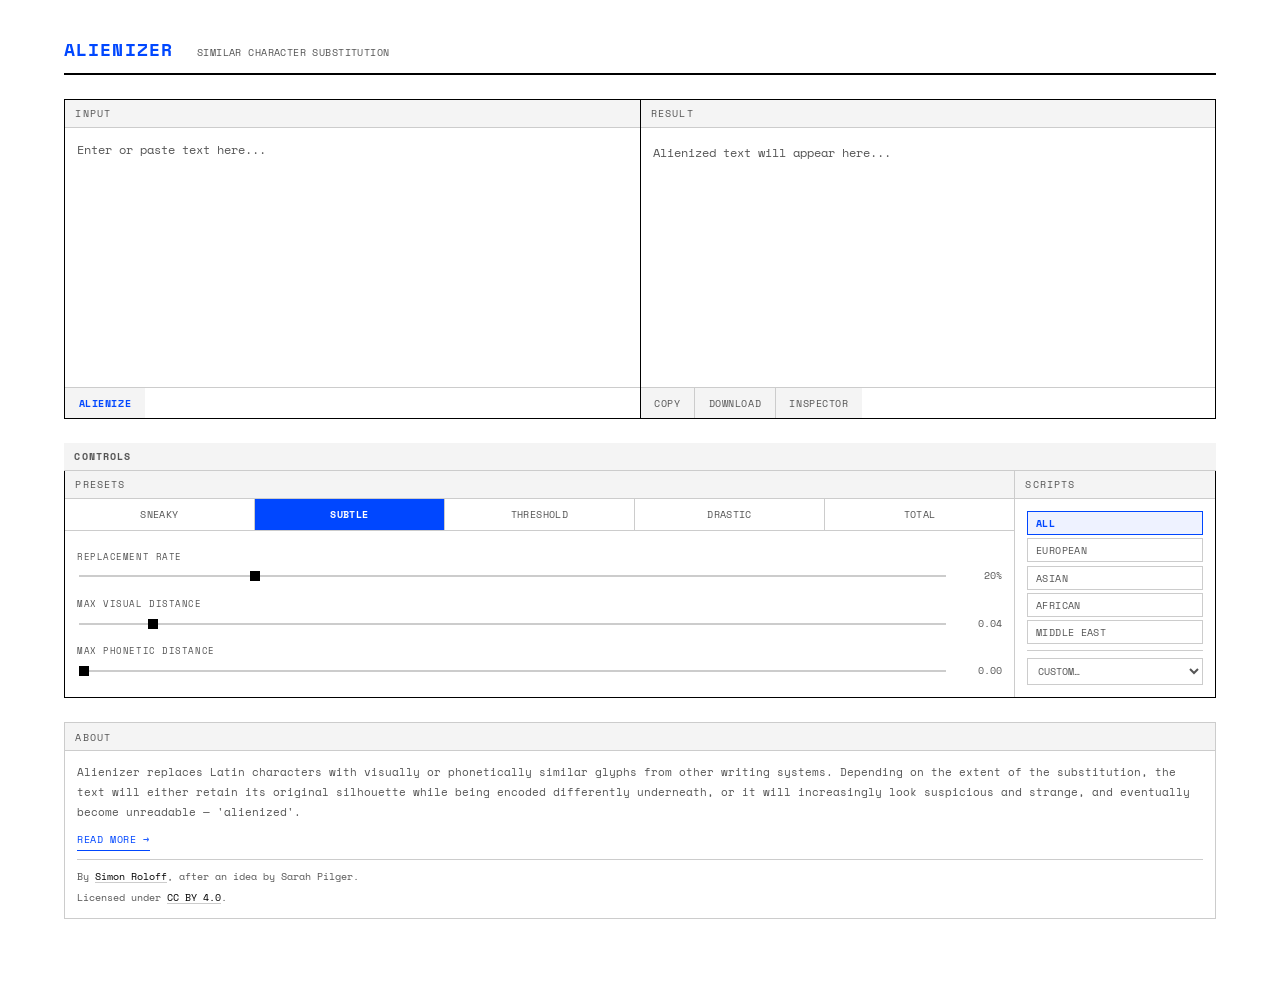
==== docs/index.html @ 032bdc25 "Added Extension for Chrome" ====
<!DOCTYPE html>
<html lang="en">
<head>
  <meta charset="UTF-8">
  <meta name="viewport" content="width=device-width, initial-scale=1.0">
  <title>Alienizer</title>

  <link rel="preconnect" href="https://fonts.googleapis.com">
  <link rel="preconnect" href="https://fonts.gstatic.com" crossorigin>
  <link href="https://fonts.googleapis.com/css2?family=Space+Mono:wght@400;700&family=Noto+Sans:wght@400;600;700&family=Noto+Sans+Armenian&family=Noto+Sans+Bengali&family=Noto+Sans+Coptic&family=Noto+Sans+Devanagari&family=Noto+Sans+Ethiopic&family=Noto+Sans+Georgian&family=Noto+Sans+Glagolitic&family=Noto+Sans+Gothic&family=Noto+Sans+Hebrew&family=Noto+Sans+Javanese&family=Noto+Sans+Kannada&family=Noto+Sans+Khmer&family=Noto+Sans+Lao&family=Noto+Sans+Lisu&family=Noto+Sans+Malayalam&family=Noto+Sans+Math&family=Noto+Sans+Myanmar&family=Noto+Sans+NKo&family=Noto+Sans+Old+Italic&family=Noto+Sans+Osmanya&family=Noto+Sans+Runic&family=Noto+Sans+Sinhala&family=Noto+Sans+Syriac&family=Noto+Sans+Tamil&family=Noto+Sans+Telugu&family=Noto+Sans+Thaana&family=Noto+Sans+Thai&family=Noto+Sans+Tibetan&family=Noto+Sans+Tifinagh&family=Noto+Sans+Vai&display=swap" rel="stylesheet">

  <link rel="stylesheet" href="style.css">
</head>
<body>

  <main>
    <header>
      <h1>Alienizer</h1>
      <p class="subtitle">Similar Character Substitution</p>
    </header>

    <!-- Input / Output -->
    <div class="io-columns">
      <div class="io-col">
        <div class="section-label">Input</div>
        <textarea id="input-text" placeholder="Enter or paste text here..."></textarea>
        <div class="input-actions">
          <button id="btn-alienize" class="btn-primary">Alienize</button>
        </div>
      </div>
      <div class="io-col">
        <div class="section-label">Result</div>
        <div id="output-text" class="output-area"></div>
        <div class="output-actions">
          <button id="btn-copy" class="btn-secondary">Copy</button>
          <button id="btn-download" class="btn-secondary">Download</button>
          <button id="btn-inspector-toggle" class="btn-secondary">Inspector</button>
        </div>
      </div>
    </div>

    <input type="hidden" id="seed-input" value="">

    <!-- Controls -->
    <section class="section">
      <div class="section-label" style="font-weight:700;">Controls</div>
      <div class="controls-section-inner">

        <!-- Sliders + Scripts -->
        <div class="controls-row">

          <!-- Left: Presets + Sliders -->
          <div class="controls-sliders">
            <div class="section-label preset-label">Presets</div>
            <div class="preset-row" id="preset-buttons"></div>
            <div class="sliders-inner">
              <div class="control-group">
                <label class="control-label" for="slider-rate">Replacement Rate</label>
                <div class="slider-row">
                  <input type="range" id="slider-rate" min="0" max="100" value="80" step="1">
                  <span class="slider-value" id="val-rate">80%</span>
                </div>
              </div>
              <div class="control-group">
                <label class="control-label" for="slider-visual">Max Visual Distance</label>
                <div class="slider-row">
                  <input type="range" id="slider-visual" min="0" max="50" value="15" step="1">
                  <span class="slider-value" id="val-visual">0.15</span>
                </div>
              </div>
              <div class="control-group">
                <label class="control-label" for="slider-phonetic">Max Phonetic Distance</label>
                <div class="slider-row">
                  <input type="range" id="slider-phonetic" min="0" max="70" value="45" step="1">
                  <span class="slider-value" id="val-phonetic">0.45</span>
                </div>
              </div>
            </div>
          </div>

          <!-- Right: Scripts -->
          <div class="controls-scripts">
            <div class="section-label">Scripts</div>
            <div class="scripts-inner">
              <div class="script-options" id="script-group-options">
                <button class="script-option active" data-value="all">All</button>
                <button class="script-option" data-value="european">European</button>
                <button class="script-option" data-value="asian">Asian</button>
                <button class="script-option" data-value="african">African</button>
                <button class="script-option" data-value="mideast">Middle East</button>
              </div>
              <div class="script-custom-wrapper">
                <select id="script-custom-select">
                  <option value="" disabled selected>Custom…</option>
                  <option value="custom">Select scripts</option>
                </select>
              </div>
              <div id="script-checkboxes" class="script-checkboxes hidden"></div>
            </div>
          </div>

        </div>

      </div>
    </section>

    <!-- Stats -->
    <section class="section" id="stats-section" style="display:none;">
      <div class="section-label">Statistics</div>
      <div id="stats-content"></div>
    </section>

    <!-- About -->
    <section class="about-section">
      <div class="section-label">About</div>
      <div class="about-content">
        <p>Alienizer replaces Latin characters with visually or phonetically similar glyphs from other writing systems. Depending on the extent of the substitution, the text will either retain its original silhouette while being encoded differently underneath, or it will increasingly look suspicious and strange, and eventually become unreadable — 'alienized'. </p>
        <p><a href="about.html" class="about-more-link">Read more →</a></p>
        <div class="about-meta">By <a href="https://roloffsimon.com" target="_blank" rel="noopener">Simon Roloff</a>, after an idea by Sarah Pilger.</div>
        <div class="about-license">Licensed under <a href="https://creativecommons.org/licenses/by/4.0/" target="_blank" rel="noopener">CC BY 4.0</a>.</div>
      </div>
    </section>

    <!-- Inspector tooltip -->
    <div id="inspector-tooltip" class="inspector-tooltip hidden"></div>
  </main>

  <!-- Loading overlay -->
  <div id="loading-overlay" class="loading-overlay hidden">
    <div class="loading-spinner"></div>
    <p>Loading tables…</p>
  </div>

  <script src="data/visual_table.js?v=4"></script>
  <script src="data/phonetic_table.js?v=4"></script>
  <script src="engine.js?v=4"></script>
  <script src="app.js?v=4"></script>
</body>
</html>
---- docs/style.css ----
/* ============================================================
   ALIENIZER — Signal Design
   Brutalist / monospace. White + Black + Electric Blue.
   Mobile-first: 375px → 1440px
   ============================================================ */

:root {
  --bg: #ffffff;
  --fg: #000000;
  --fg-muted: #555555;
  --border: #000000;
  --border-light: #cccccc;
  --accent: #0047ff;
  --accent-bg: #eef2ff;
  --surface: #ffffff;
  --surface-alt: #f4f4f4;
  --font-mono: 'Space Mono', monospace;
  --font-noto: 'Noto Sans', 'Noto Sans Armenian', 'Noto Sans Bengali',
    'Noto Sans Coptic', 'Noto Sans Devanagari', 'Noto Sans Ethiopic',
    'Noto Sans Georgian', 'Noto Sans Glagolitic', 'Noto Sans Gothic',
    'Noto Sans Hebrew', 'Noto Sans Javanese', 'Noto Sans Kannada',
    'Noto Sans Khmer', 'Noto Sans Lao', 'Noto Sans Lisu',
    'Noto Sans Malayalam', 'Noto Sans Math', 'Noto Sans Myanmar',
    'Noto Sans NKo', 'Noto Sans Old Italic', 'Noto Sans Osmanya',
    'Noto Sans Runic', 'Noto Sans Sinhala', 'Noto Sans Syriac',
    'Noto Sans Tamil', 'Noto Sans Telugu', 'Noto Sans Thaana',
    'Noto Sans Thai', 'Noto Sans Tibetan', 'Noto Sans Tifinagh',
    'Noto Sans Vai', sans-serif;
}

*, *::before, *::after { box-sizing: border-box; }

body {
  margin: 0;
  background: var(--bg);
  color: var(--fg);
  font-family: var(--font-mono);
  font-size: 12px;
  line-height: 1.5;
}

/* ---- Main ---- */

main {
  margin: 0 auto;
  padding: 1.5rem 1rem 3rem;
}

/* ---- Header ---- */

header {
  margin-bottom: 1.5rem;
  padding-bottom: 0.75rem;
  border-bottom: 2px solid var(--fg);
  display: flex;
  flex-direction: column;
  gap: 0.15rem;
}

header h1 {
  margin: 0;
  font-family: var(--font-mono);
  font-weight: 700;
  font-size: 1.1rem;
  letter-spacing: 0.06em;
  text-transform: uppercase;
  color: var(--accent);
  line-height: 1;
}

.subtitle {
  margin: 0;
  font-family: var(--font-mono);
  font-size: 0.65rem;
  color: var(--fg-muted);
  letter-spacing: 0.04em;
  text-transform: uppercase;
}

/* ---- Sections ---- */

.section { margin-bottom: 1.5rem; }

.section-label {
  font-family: var(--font-mono);
  font-size: 0.6rem;
  letter-spacing: 0.12em;
  text-transform: uppercase;
  color: var(--fg-muted);
  padding: 0.4rem 0.65rem;
  border-bottom: 1px solid var(--border-light);
  background: var(--surface-alt);
}

/* ---- I/O columns ---- */

.io-columns {
  display: flex;
  flex-direction: column;
  border: 1px solid var(--fg);
  margin-bottom: 1.5rem;
}

.io-col { flex: 1; min-width: 0; }
.io-col + .io-col { border-top: 1px solid var(--fg); }

.io-col .section-label {
  border-bottom: 1px solid var(--border-light);
}

/* ---- Textarea ---- */

textarea {
  width: 100%;
  height: 160px;
  padding: 0.75rem;
  border: none;
  border-bottom: 1px solid var(--border-light);
  background: var(--surface);
  font-family: var(--font-noto);
  font-size: 0.9rem;
  line-height: 1.65;
  color: var(--fg);
  resize: none;
  display: block;
}

textarea:focus { outline: none; background: #fafff4; }
textarea::placeholder { color: var(--fg-muted); font-family: var(--font-mono); font-size: 0.75rem; }

/* ---- Output area ---- */

.output-area {
  height: 160px;
  padding: 0.75rem;
  border-bottom: 1px solid var(--border-light);
  background: var(--surface);
  font-family: var(--font-noto);
  font-size: 0.9rem;
  line-height: 1.65;
  overflow-y: auto;
  color: var(--fg);
  white-space: pre-wrap;
  word-break: break-word;
  user-select: all;
  cursor: text;
  display: block;
}

.output-area:empty::before {
  content: "Alienized text will appear here...";
  color: var(--fg-muted);
  font-family: var(--font-mono);
  font-size: 0.75rem;
}

.output-area .char-span {
  cursor: pointer;
  position: relative;
  border-radius: 0;
  transition: background 0.08s;
}

.output-area .char-span.replaced:hover {
  background: var(--accent-bg);
}

/* ---- Action bars ---- */

.input-actions,
.output-actions {
  display: flex;
  gap: 0;
}

/* ---- Buttons ---- */

.btn-primary,
.btn-secondary {
  padding: 0.5rem 0.85rem;
  border: none;
  border-right: 1px solid var(--border-light);
  background: var(--surface-alt);
  font-family: var(--font-mono);
  font-size: 0.6rem;
  letter-spacing: 0.06em;
  text-transform: uppercase;
  color: var(--fg-muted);
  cursor: pointer;
  transition: none;
  border-radius: 0;
}

.btn-primary:last-child,
.btn-secondary:last-child { border-right: none; }

.btn-primary:hover,
.btn-secondary:hover { background: var(--fg); color: var(--bg); }

.btn-primary {
  color: var(--accent);
  font-weight: 700;
}

.btn-primary:hover { background: var(--accent); color: var(--bg); }

.btn-primary:disabled {
  opacity: 0.4;
  cursor: default;
  background: var(--surface-alt);
  color: var(--fg-muted);
}

.btn-secondary.active {
  background: var(--fg);
  color: var(--bg);
}

/* ---- Controls section ---- */

.section > .section-label {
  margin-bottom: 0;
}

.controls-section-inner {
  border: 1px solid var(--fg);
  border-top: none;
}

/* ---- Presets ---- */

.preset-row {
  display: flex;
  border-bottom: 1px solid var(--border-light);
}

.preset-btn {
  flex: 1;
  padding: 0.5rem 0.25rem;
  border: none;
  border-right: 1px solid var(--border-light);
  background: var(--surface);
  font-family: var(--font-mono);
  font-size: 0.62rem;
  letter-spacing: 0.04em;
  text-transform: uppercase;
  font-weight: 400;
  cursor: pointer;
  color: var(--fg-muted);
  text-align: center;
  transition: none;
  border-radius: 0;
}

.preset-btn:last-child { border-right: none; }
.preset-btn:hover { background: var(--surface-alt); color: var(--fg); }
.preset-btn.active { background: var(--accent); color: #fff; font-weight: 700; }

/* ---- Controls inner layout ---- */

.controls-row {
  display: flex;
  flex-direction: column;
  align-items: stretch;
}

.controls-sliders {
  flex: 1;
  padding: 0;
  border-bottom: 1px solid var(--border-light);
  display: flex;
  flex-direction: column;
}

.sliders-inner {
  flex: 1;
  padding: 0.75rem;
  display: flex;
  flex-direction: column;
  gap: 0.5rem;
}

/* ---- Control groups & sliders ---- */

.control-group {
  flex: 1;
  display: flex;
  flex-direction: column;
  justify-content: center;
  margin-bottom: 0;
}

.controls-scripts {
  padding: 0;
}

.scripts-inner {
  padding: 0.75rem;
}

.control-label {
  display: flex;
  justify-content: space-between;
  font-family: var(--font-mono);
  font-size: 0.58rem;
  color: var(--fg-muted);
  margin-bottom: 0.3rem;
  letter-spacing: 0.06em;
  text-transform: uppercase;
}

.hint { font-size: 0.55rem; text-transform: none; letter-spacing: 0; }

.slider-row { display: flex; align-items: center; gap: 0.6rem; }

input[type="range"] {
  flex: 1;
  height: 2px;
  -webkit-appearance: none;
  appearance: none;
  background: var(--border-light);
  border-radius: 0;
  outline: none;
}

input[type="range"]::-webkit-slider-thumb {
  -webkit-appearance: none;
  width: 12px;
  height: 12px;
  border-radius: 0;
  background: var(--fg);
  cursor: pointer;
}

input[type="range"]::-moz-range-thumb {
  width: 12px;
  height: 12px;
  border-radius: 0;
  background: var(--fg);
  border: none;
  cursor: pointer;
}

.slider-value {
  min-width: 2.8rem;
  text-align: right;
  font-family: var(--font-mono);
  font-size: 0.65rem;
  font-variant-numeric: tabular-nums;
  color: var(--fg-muted);
}

/* ---- Script options ---- */

.script-label {
  display: block;
  font-family: var(--font-mono);
  font-size: 0.58rem;
  color: var(--fg-muted);
  letter-spacing: 0.1em;
  text-transform: uppercase;
  margin-bottom: 0.4rem;
}

.script-options {
  display: flex;
  flex-wrap: wrap;
  gap: 0.25rem;
}

.script-option {
  background: transparent;
  border: 1px solid var(--border-light);
  padding: 0.25rem 0.5rem;
  cursor: pointer;
  font-family: var(--font-mono);
  font-size: 0.6rem;
  text-transform: uppercase;
  letter-spacing: 0.04em;
  color: var(--fg-muted);
  transition: none;
  border-radius: 0;
  text-align: left;
}

.script-option:hover { color: var(--fg); border-color: var(--fg); }
.script-option.active { color: var(--accent); border-color: var(--accent); background: var(--accent-bg); font-weight: 700; }

.script-custom-wrapper {
  margin-top: 0.4rem;
  border-top: 1px solid var(--border-light);
  padding-top: 0.4rem;
}

.script-custom-wrapper select {
  background: var(--surface);
  border: 1px solid var(--border-light);
  padding: 0.3rem 0.4rem;
  font-family: var(--font-mono);
  font-size: 0.6rem;
  text-transform: uppercase;
  color: var(--fg-muted);
  cursor: pointer;
  border-radius: 0;
  width: 100%;
}

.script-custom-wrapper select.active {
  border-color: var(--accent);
  color: var(--accent);
  background: var(--accent-bg);
}

/* ---- Script checkboxes ---- */

.script-checkboxes {
  display: flex;
  flex-wrap: wrap;
  gap: 0.2rem 0.75rem;
  padding: 0.5rem;
  border: 1px solid var(--border-light);
  border-top: none;
  background: var(--surface);
  max-height: 180px;
  overflow-y: auto;
  margin-top: 0;
}

.script-checkboxes label {
  font-family: var(--font-mono);
  font-size: 0.6rem;
  display: flex;
  align-items: center;
  gap: 0.25rem;
  cursor: pointer;
  white-space: nowrap;
  text-transform: uppercase;
  letter-spacing: 0.02em;
  color: var(--fg-muted);
}

.script-checkboxes .script-group-header {
  width: 100%;
  font-size: 0.55rem;
  font-weight: 700;
  text-transform: uppercase;
  letter-spacing: 0.08em;
  color: var(--fg-muted);
  margin-top: 0.35rem;
  padding-bottom: 0.15rem;
  border-bottom: 1px solid var(--border-light);
}

.script-checkboxes .script-group-header:first-child { margin-top: 0; }

/* ---- Stats ---- */

#stats-section {
  border: 1px solid var(--fg);
  border-top: none;
}

#stats-content {
  font-family: var(--font-mono);
  font-size: 0.65rem;
  line-height: 1.8;
  color: var(--fg-muted);
  padding: 0.65rem 0.75rem;
}

#stats-content strong { color: var(--fg); }

.stats-scripts { margin-top: 0.25rem; }

.stats-scripts .script-tag {
  display: inline-block;
  padding: 0.05rem 0.4rem;
  background: var(--surface-alt);
  border: 1px solid var(--border-light);
  font-size: 0.58rem;
  margin: 0.1rem 0.15rem 0.1rem 0;
}

/* ---- About ---- */

.about-section {
  border: 1px solid var(--border-light);
  margin-top: 1.5rem;
}

.about-section .section-label {
  border-bottom: 1px solid var(--border-light);
  background: var(--surface-alt);
}

.about-content {
  font-family: var(--font-mono);
  font-size: 0.68rem;
  line-height: 1.8;
  color: var(--fg-muted);
  padding: 0.75rem;
}

.about-content p { margin: 0 0 0.5rem; }
.about-content p:last-child { margin-bottom: 0; }

.about-meta {
  font-size: 0.62rem;
  border-top: 1px solid var(--border-light);
  padding-top: 0.5rem;
  margin-top: 0.5rem;
}

.about-license {
  font-size: 0.6rem;
  margin-top: 0.2rem;
}

.about-content a {
  color: var(--fg);
  text-decoration: underline;
  text-decoration-color: var(--border-light);
  text-underline-offset: 2px;
}

.about-content a:hover { text-decoration-color: var(--accent); color: var(--accent); }

.about-more-link {
  display: inline-block;
  font-size: 0.62rem;
  letter-spacing: 0.06em;
  text-transform: uppercase;
  color: var(--accent) !important;
  text-decoration: none !important;
  border-bottom: 1px solid var(--accent);
  padding-bottom: 1px;
}

.about-more-link:hover { opacity: 0.7; }

/* ---- Inspector tooltip ---- */

.inspector-tooltip {
  position: fixed;
  z-index: 100;
  padding: 0.5rem 0.75rem;
  background: var(--fg);
  color: var(--bg);
  font-family: var(--font-mono);
  font-size: 0.65rem;
  line-height: 1.6;
  border-radius: 0;
  pointer-events: none;
  max-width: 300px;
  box-shadow: 4px 4px 0 rgba(0,0,0,0.15);
}

.inspector-tooltip .tt-char {
  font-size: 1.2rem;
  font-family: var(--font-noto);
  border-bottom: 1px solid #444;
  padding-bottom: 0.25rem;
  margin-bottom: 0.25rem;
}

.inspector-tooltip .tt-row { display: flex; gap: 0.4rem; }
.inspector-tooltip .tt-label { opacity: 0.5; min-width: 50px; }

/* ---- Loading ---- */

.loading-overlay {
  position: fixed;
  inset: 0;
  background: rgba(255,255,255,0.95);
  display: flex;
  flex-direction: column;
  align-items: center;
  justify-content: center;
  z-index: 1000;
  font-family: var(--font-mono);
  font-size: 0.7rem;
  text-transform: uppercase;
  letter-spacing: 0.08em;
  color: var(--fg-muted);
}

.loading-spinner {
  width: 20px;
  height: 20px;
  border: 2px solid var(--border-light);
  border-top-color: var(--fg);
  border-radius: 0;
  animation: spin 0.6s linear infinite;
  margin-bottom: 0.75rem;
}

@keyframes spin { to { transform: rotate(360deg); } }

/* ---- Utility ---- */

.hidden { display: none !important; }

/* ============================================================
   Desktop: >= 768px
   ============================================================ */

@media (min-width: 768px) {
  main {
    max-width: 1200px;
    padding: 2rem 2.5rem 3rem;
  }

  header {
    flex-direction: row;
    align-items: baseline;
    gap: 1.5rem;
  }

  header h1 { font-size: 1.15rem; }

  .io-columns {
    flex-direction: row;
  }

  .io-col + .io-col {
    border-top: none;
    border-left: 1px solid var(--fg);
  }

  textarea { height: 220px; }
  .output-area { height: 220px; }

  .controls-row { flex-direction: row; align-items: stretch; }

  .controls-sliders {
    flex: 1;
    border-bottom: none;
    border-right: 1px solid var(--border-light);
  }

  .sliders-inner {
    justify-content: space-between;
    gap: 0;
  }

  .controls-scripts { flex: 0 0 180px; }

  .script-options { flex-direction: column; gap: 0.2rem; }
  .script-option { display: block; width: 100%; }

  input[type="range"]::-webkit-slider-thumb { width: 10px; height: 10px; }
  input[type="range"]::-moz-range-thumb { width: 10px; height: 10px; }

  .inspector-tooltip { max-width: 360px; }
}

/* ============================================================
   Large desktop: >= 1200px
   ============================================================ */

@media (min-width: 1200px) {
  main {
    max-width: 1440px;
    padding: 2.5rem 4rem 4rem;
  }

  textarea { height: 260px; }
  .output-area { height: 260px; }

  .controls-scripts { flex: 0 0 200px; }
}
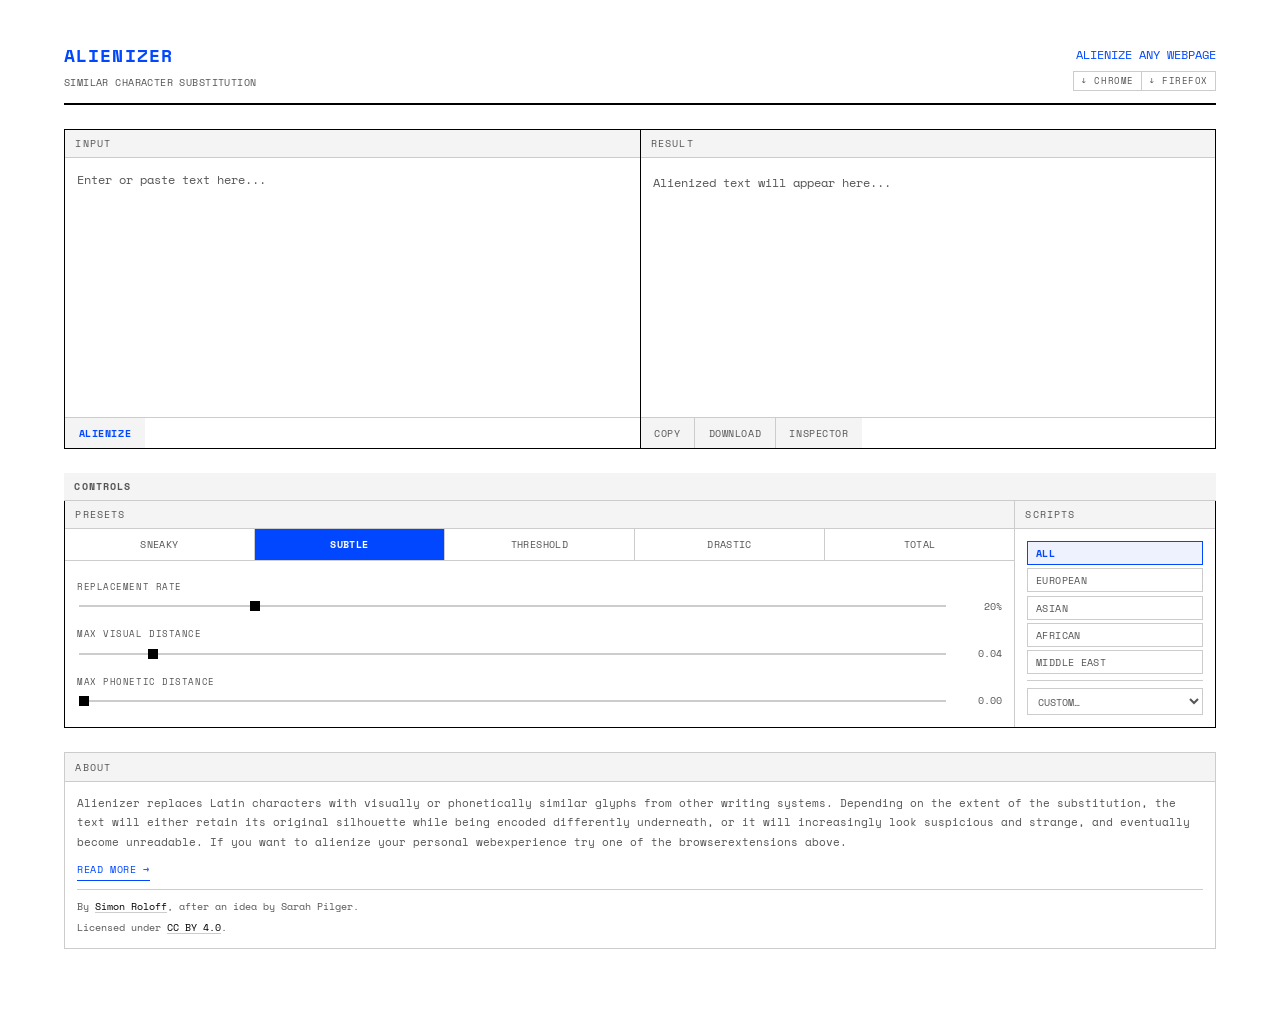
==== commit 4ded2897: "Restructure project: add browser extensions, move web app to docs/ - Move web app files to docs/ for" ====
--- a/docs/index.html
+++ b/docs/index.html
@@ -15,8 +15,17 @@
 
   <main>
     <header>
-      <h1>Alienizer</h1>
-      <p class="subtitle">Similar Character Substitution</p>
+      <div class="header-title-block">
+        <h1>Alienizer</h1>
+        <p class="subtitle">Similar Character Substitution</p>
+      </div>
+      <div class="header-ext-links">
+        <span class="accent-text">ALIENIZE ANY WEBPAGE</span></span>
+        <div class="ext-btn-row">
+          <a href="#" class="ext-link">↓ Chrome</a>
+          <a href="#" class="ext-link">↓ Firefox</a>
+        </div>
+      </div>
     </header>
 
     <!-- Input / Output -->
@@ -114,7 +123,7 @@
     <section class="about-section">
       <div class="section-label">About</div>
       <div class="about-content">
-        <p>Alienizer replaces Latin characters with visually or phonetically similar glyphs from other writing systems. Depending on the extent of the substitution, the text will either retain its original silhouette while being encoded differently underneath, or it will increasingly look suspicious and strange, and eventually become unreadable — 'alienized'. </p>
+        <p>Alienizer replaces Latin characters with visually or phonetically similar glyphs from other writing systems. Depending on the extent of the substitution, the text will either retain its original silhouette while being encoded differently underneath, or it will increasingly look suspicious and strange, and eventually become unreadable. If you want to alienize your personal webexperience try one of the browserextensions above.</p>
         <p><a href="about.html" class="about-more-link">Read more →</a></p>
         <div class="about-meta">By <a href="https://roloffsimon.com" target="_blank" rel="noopener">Simon Roloff</a>, after an idea by Sarah Pilger.</div>
         <div class="about-license">Licensed under <a href="https://creativecommons.org/licenses/by/4.0/" target="_blank" rel="noopener">CC BY 4.0</a>.</div>
--- a/docs/style.css
+++ b/docs/style.css
@@ -612,8 +612,9 @@
 
   header {
     flex-direction: row;
-    align-items: baseline;
-    gap: 1.5rem;
+    align-items: stretch;
+    gap: 0;
+    padding-top: 0.4rem;
   }
 
   header h1 { font-size: 1.15rem; }
@@ -669,3 +670,66 @@
 
   .controls-scripts { flex: 0 0 200px; }
 }
+
+.header-title-block {
+  display: flex;
+  flex-direction: column;
+  justify-content: space-between;
+  gap: 0;
+}
+
+.accent-text {
+  color: var(--accent);
+}
+
+/* ---- Extension download links ---- */
+
+.header-ext-links {
+  display: none; /* hidden on mobile */
+  flex-direction: column;
+  align-items: flex-end;
+  justify-content: space-between;
+  gap: 0;
+}
+
+.ext-label {
+  font-family: var(--font-mono);
+  font-size: 0.6rem;
+  line-height: 1;
+  color: var(--fg-muted);
+  text-transform: uppercase;
+  letter-spacing: 0.06em;
+}
+
+.ext-btn-row {
+  display: flex;
+  margin-top: 0.4rem;
+}
+
+.ext-link {
+  font-family: var(--font-mono);
+  font-size: 0.55rem;
+  letter-spacing: 0.06em;
+  text-transform: uppercase;
+  color: var(--fg-muted);
+  text-decoration: none;
+  padding: 0.15rem 0.45rem;
+  border: 1px solid var(--border-light);
+  border-right: none;
+}
+
+.ext-link:last-child {
+  border-right: 1px solid var(--border-light);
+}
+
+.ext-link:hover {
+  background: var(--fg);
+  color: var(--bg);
+}
+
+@media (min-width: 768px) {
+  .header-ext-links {
+    display: flex;
+    margin-left: auto;
+  }
+}
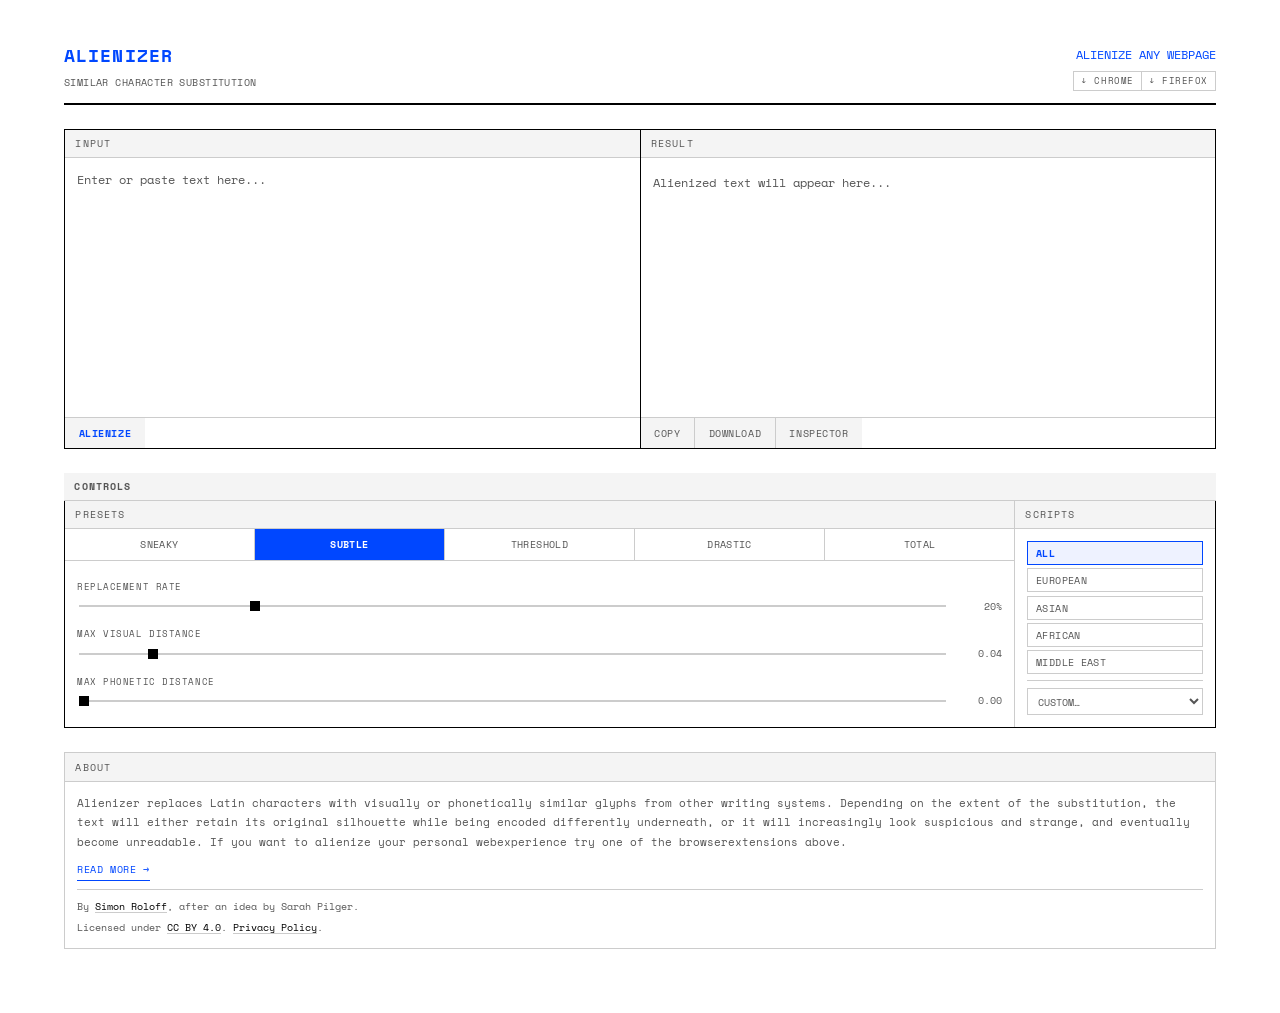
==== commit bdef3bbe: "Add privacy policy page and link in site footer Required for Chrome Web Store submission. The policy" ====
--- a/docs/index.html
+++ b/docs/index.html
@@ -126,7 +126,7 @@
         <p>Alienizer replaces Latin characters with visually or phonetically similar glyphs from other writing systems. Depending on the extent of the substitution, the text will either retain its original silhouette while being encoded differently underneath, or it will increasingly look suspicious and strange, and eventually become unreadable. If you want to alienize your personal webexperience try one of the browserextensions above.</p>
         <p><a href="about.html" class="about-more-link">Read more →</a></p>
         <div class="about-meta">By <a href="https://roloffsimon.com" target="_blank" rel="noopener">Simon Roloff</a>, after an idea by Sarah Pilger.</div>
-        <div class="about-license">Licensed under <a href="https://creativecommons.org/licenses/by/4.0/" target="_blank" rel="noopener">CC BY 4.0</a>.</div>
+        <div class="about-license">Licensed under <a href="https://creativecommons.org/licenses/by/4.0/" target="_blank" rel="noopener">CC BY 4.0</a>. <a href="privacy.html">Privacy Policy</a>.</div>
       </div>
     </section>
 
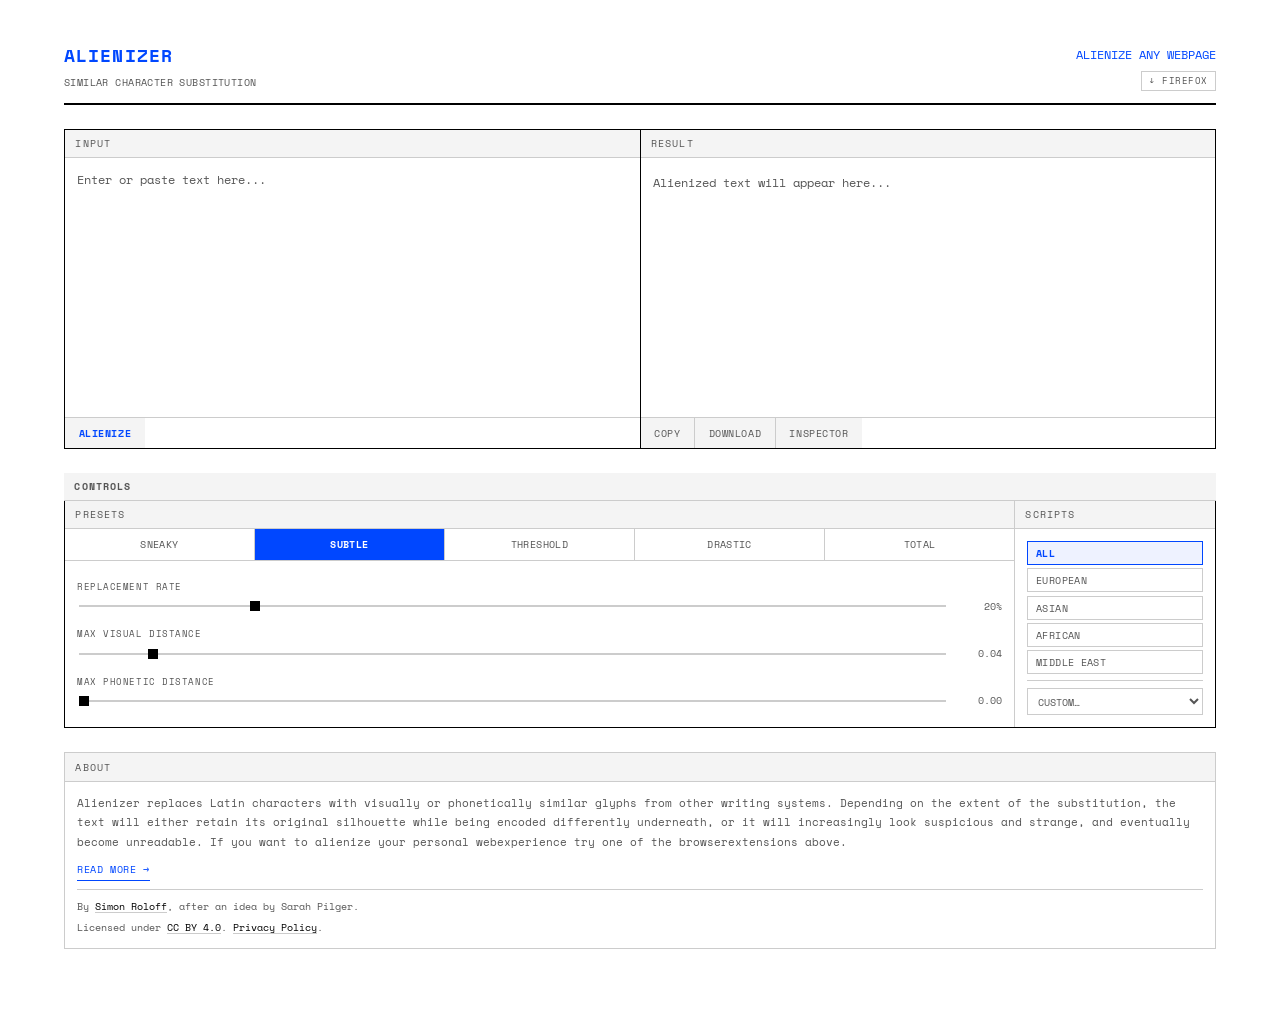
==== commit 017142d3: "Fix toggle bug, optional permissions, Firefox compat, remove Chrome link - Fix unresponsive toggle: " ====
--- a/docs/index.html
+++ b/docs/index.html
@@ -22,7 +22,6 @@
       <div class="header-ext-links">
         <span class="accent-text">ALIENIZE ANY WEBPAGE</span></span>
         <div class="ext-btn-row">
-          <a href="#" class="ext-link">↓ Chrome</a>
           <a href="#" class="ext-link">↓ Firefox</a>
         </div>
       </div>
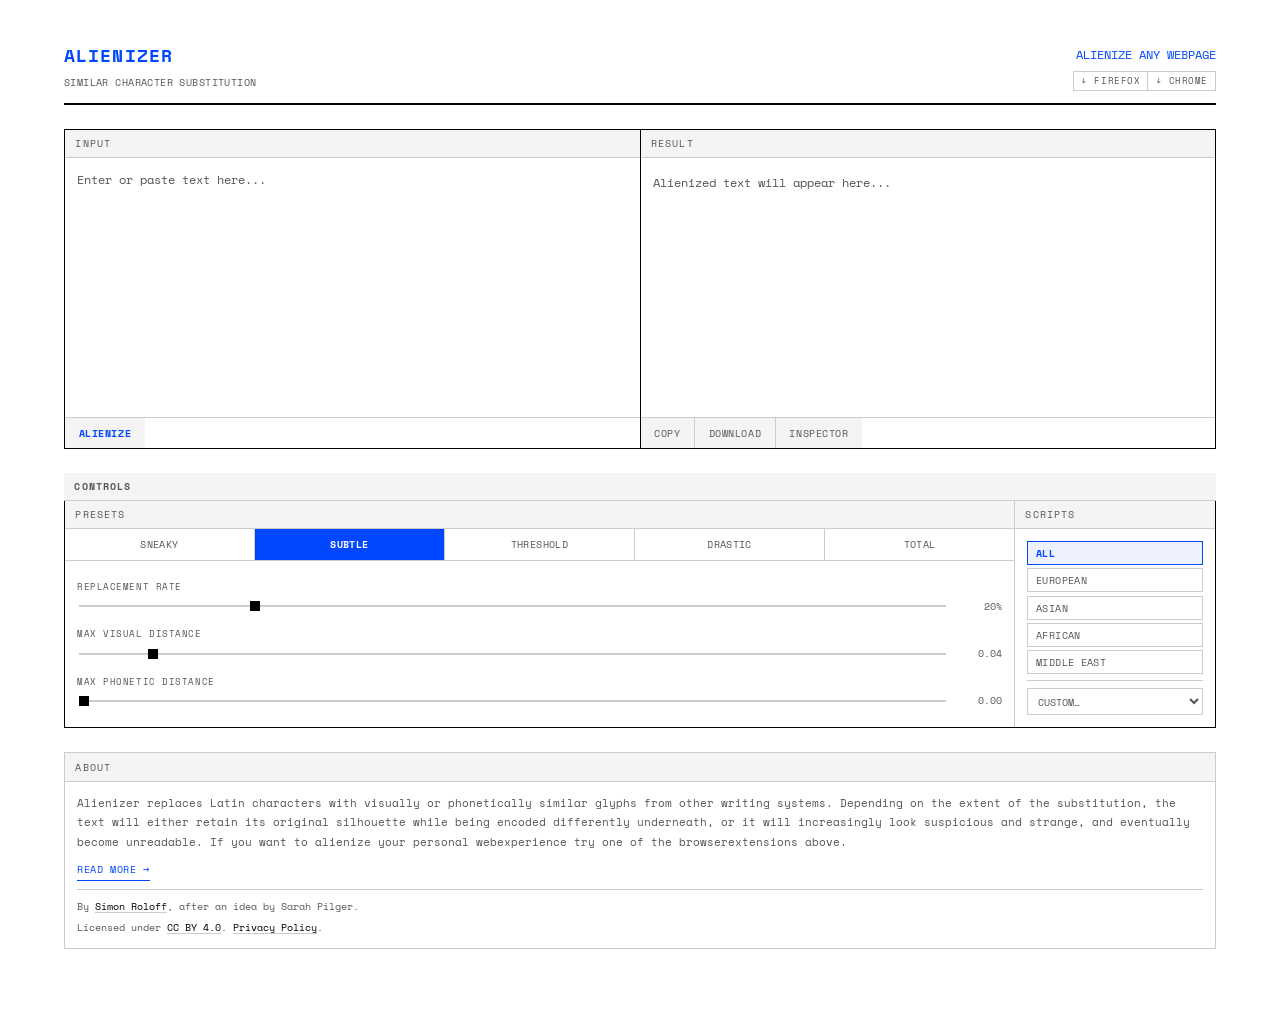
==== commit 0b87af07: "Add Chrome Web Store link to homepage header Co-Authored-By: Claude Opus 4.7 (1M context) <noreply@a" ====
--- a/docs/index.html
+++ b/docs/index.html
@@ -22,7 +22,8 @@
       <div class="header-ext-links">
         <span class="accent-text">ALIENIZE ANY WEBPAGE</span></span>
         <div class="ext-btn-row">
-          <a href="#" class="ext-link">↓ Firefox</a>
+          <a href="https://addons.mozilla.org/de/firefox/addon/alienizer/" class="ext-link" target="_blank" rel="noopener">↓ Firefox</a>
+          <a href="https://chromewebstore.google.com/detail/alienizer/gckkdafkcpgbnilgdkcabcnpjdlnehpk" class="ext-link" target="_blank" rel="noopener">↓ Chrome</a>
         </div>
       </div>
     </header>
